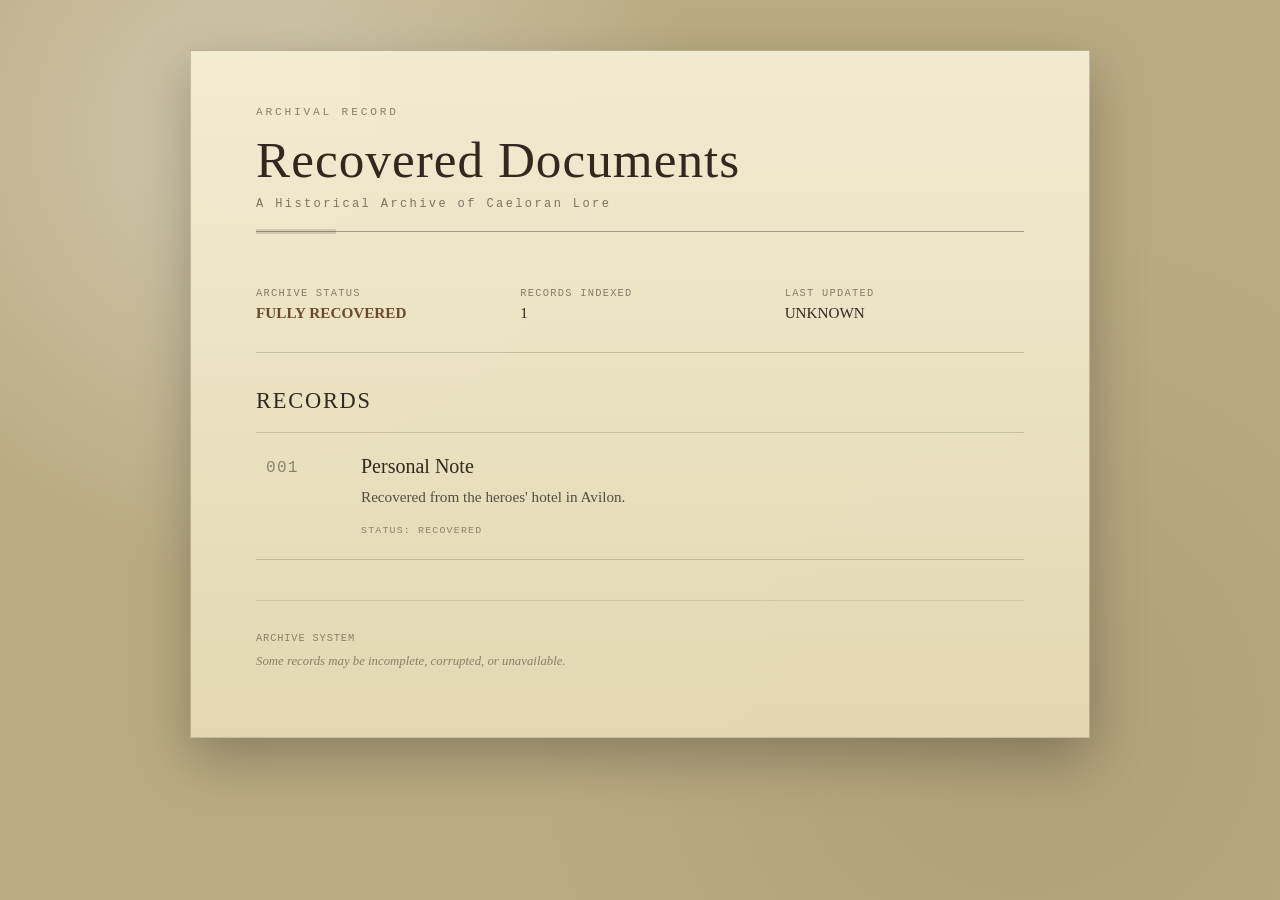
==== arg/index.html @ 5f2390d9 "something something indeed" ====
<!DOCTYPE html>
<html lang="en">

<head>
    <meta charset="UTF-8">
    <meta name="viewport" content="width=device-width, initial-scale=1.0">
    <title>Archive</title>
    <link rel="stylesheet" href="css/archive.css">
</head>

<body>
    <main class="archive">
        <header class="archive-header">
            <div class="classification"> ARCHIVAL RECORD </div>
            <h1 id="archive-title"> Loading... </h1>
            <p class="subtitle" id="archive-subtitle"> Loading... </p>
            <div class="header-line"></div>
        </header>
        <section class="archive-info">
            <div> <span class="label"> ARCHIVE STATUS </span> <span class="value status" id="archive-status"> — </span>
            </div>
            <div> <span class="label"> RECORDS INDEXED </span> <span class="value" id="records-indexed"> — </span>
            </div>
            <div> <span class="label"> LAST UPDATED </span> <span class="value" id="last-updated"> — </span> </div>
        </section>
        <section class="records">
            <h2>Records</h2>
            <div id="record-list">
                <p class="loading"> Loading archival records... </p>
            </div>
        </section>
        <footer class="archive-footer">
            <p> ARCHIVE SYSTEM</p>
            <p class="footer-warning"> Some records may be incomplete, corrupted, or unavailable. </p>
        </footer>
    </main>
    <script src="js/archive.js"></script>
</body>

</html>
---- arg/css/archive.css ----
/* ========================================================= ARG ARCHIVE ========================================================= */
* {
    box-sizing: border-box;
}

html {
    min-height: 100%;
}

body {
    margin: 0;
    min-height: 100vh;
    background: radial-gradient(circle at 20% 15%, rgba(255, 255, 255, 0.35), transparent 35%), radial-gradient(circle at 80% 80%, rgba(70, 45, 20, 0.08), transparent 40%), #b9aa82;
    color: #30291e;
    font-family: Georgia, "Times New Roman", serif;
    padding: 50px 20px;
}

/* ========================================================= ARCHIVE CONTAINER ========================================================= */
.archive {
    width: min(900px, 100%);
    margin: 0 auto;
    padding: 55px 65px;
    background: linear-gradient(rgba(244, 237, 211, 0.96), rgba(229, 217, 180, 0.96));
    box-shadow: 0 20px 50px rgba(0, 0, 0, 0.25);
    position: relative;
    border: 1px solid rgba(60, 45, 25, 0.25);
}

/* subtle paper texture */
.archive::before {
    content: "";
    position: absolute;
    inset: 0;
    pointer-events: none;
    opacity: 0.35;
    background: repeating-linear-gradient(0deg, transparent 0, transparent 31px, rgba(70, 55, 30, 0.035) 32px);
}

/* ========================================================= HEADER ========================================================= */
.archive-header {
    position: relative;
    margin-bottom: 35px;
}

.classification {
    font-family: "Courier New", monospace;
    font-size: 0.7rem;
    letter-spacing: 0.25em;
    opacity: 0.55;
    margin-bottom: 12px;
}

.archive-header h1 {
    margin: 0;
    font-size: clamp(2rem, 5vw, 3.2rem);
    font-weight: normal;
    letter-spacing: 0.02em;
}

.subtitle {
    margin: 8px 0 20px;
    font-family: "Courier New", monospace;
    font-size: 0.75rem;
    letter-spacing: 0.2em;
    opacity: 0.6;
}

.header-line {
    height: 1px;
    background: rgba(48, 41, 30, 0.4);
    position: relative;
}

.header-line::after {
    content: "";
    position: absolute;
    left: 0;
    top: -2px;
    width: 80px;
    height: 5px;
    background: #30291e;
    opacity: 0.15;
}

/* ========================================================= ARCHIVE INFORMATION ========================================================= */
.archive-info {
    display: grid;
    grid-template-columns: repeat(3, 1fr);
    gap: 25px;
    padding: 20px 0 30px;
    border-bottom: 1px solid rgba(48, 41, 30, 0.2);
}

.archive-info>div {
    display: flex;
    flex-direction: column;
    gap: 5px;
}

.label {
    font-family: "Courier New", monospace;
    font-size: 0.65rem;
    letter-spacing: 0.12em;
    opacity: 0.55;
}

.value {
    font-size: 0.95rem;
}

.status {
    color: #694a2d;
    font-weight: bold;
}

/* ========================================================= RECORDS ========================================================= */
.records {
    position: relative;
    margin-top: 35px;
}

.records h2 {
    margin: 0 0 18px;
    font-size: 1.4rem;
    font-weight: normal;
    text-transform: uppercase;
    letter-spacing: 0.08em;
}

/* ========================================================= INDIVIDUAL RECORD ========================================================= */
.record {
    display: grid;
    grid-template-columns: 70px 1fr;
    gap: 25px;
    padding: 22px 10px;
    border-top: 1px solid rgba(48, 41, 30, 0.18);
    transition: background 0.2s ease, transform 0.2s ease;
}

.record:last-child {
    border-bottom: 1px solid rgba(48, 41, 30, 0.18);
}

.record:hover {
    background: rgba(80, 60, 30, 0.045);
    transform: translateX(3px);
}

/* ========================================================= RECORD NUMBER ========================================================= */
.record-number {
    font-family: "Courier New", monospace;
    font-size: 1rem;
    opacity: 0.5;
    padding-top: 4px;
    letter-spacing: 0.08em;
}

/* ========================================================= RECORD CONTENT ========================================================= */
.record-content h3 {
    margin: 0 0 7px;
    font-size: 1.25rem;
    font-weight: normal;
}

.record-content h3 a {
    color: inherit;
    text-decoration: none;
    border-bottom: 1px solid transparent;
    transition: border-color 0.2s ease;
}

.record-content h3 a:hover {
    border-color: currentColor;
}

.record-content p {
    margin: 0 0 10px;
    max-width: 650px;
    line-height: 1.6;
    font-size: 0.95rem;
    opacity: 0.8;
}

/* ========================================================= RECORD METADATA ========================================================= */
.record-meta {
    font-family: "Courier New", monospace;
    font-size: 0.62rem;
    letter-spacing: 0.12em;
    opacity: 0.5;
}

/* ========================================================= REDACTED RECORD ========================================================= */
.redacted {
    font-family: "Courier New", monospace;
    letter-spacing: 0.08em;
}

/* ========================================================= MISSING RECORD ========================================================= */
.record.missing {
    opacity: 0.45;
    font-style: italic;
}

.record.missing .record-number {
    text-decoration: line-through;
}

/* ========================================================= FOOTER ========================================================= */
.archive-footer {
    margin-top: 40px;
    padding-top: 20px;
    border-top: 1px solid rgba(48, 41, 30, 0.2);
    font-family: "Courier New", monospace;
    font-size: 0.65rem;
    letter-spacing: 0.08em;
    opacity: 0.5;
}

.footer-warning {
    margin-top: 8px;
    font-family: Georgia, "Times New Roman", serif;
    font-style: italic;
    letter-spacing: 0;
    font-size: 0.8rem;
}

/* ========================================================= MOBILE ========================================================= */
@media (max-width: 650px) {
    body {
        padding: 20px 10px;
    }

    .archive {
        padding: 35px 25px;
    }

    .archive-info {
        grid-template-columns: 1fr;
        gap: 15px;
    }

    .record {
        grid-template-columns: 45px 1fr;
        gap: 15px;
    }
}

.loading {
    font-family: "Courier New", monospace;
    font-size: 0.75rem;
    letter-spacing: 0.1em;
    opacity: 0.55;
    padding: 30px 10px;
    text-align: center;
}
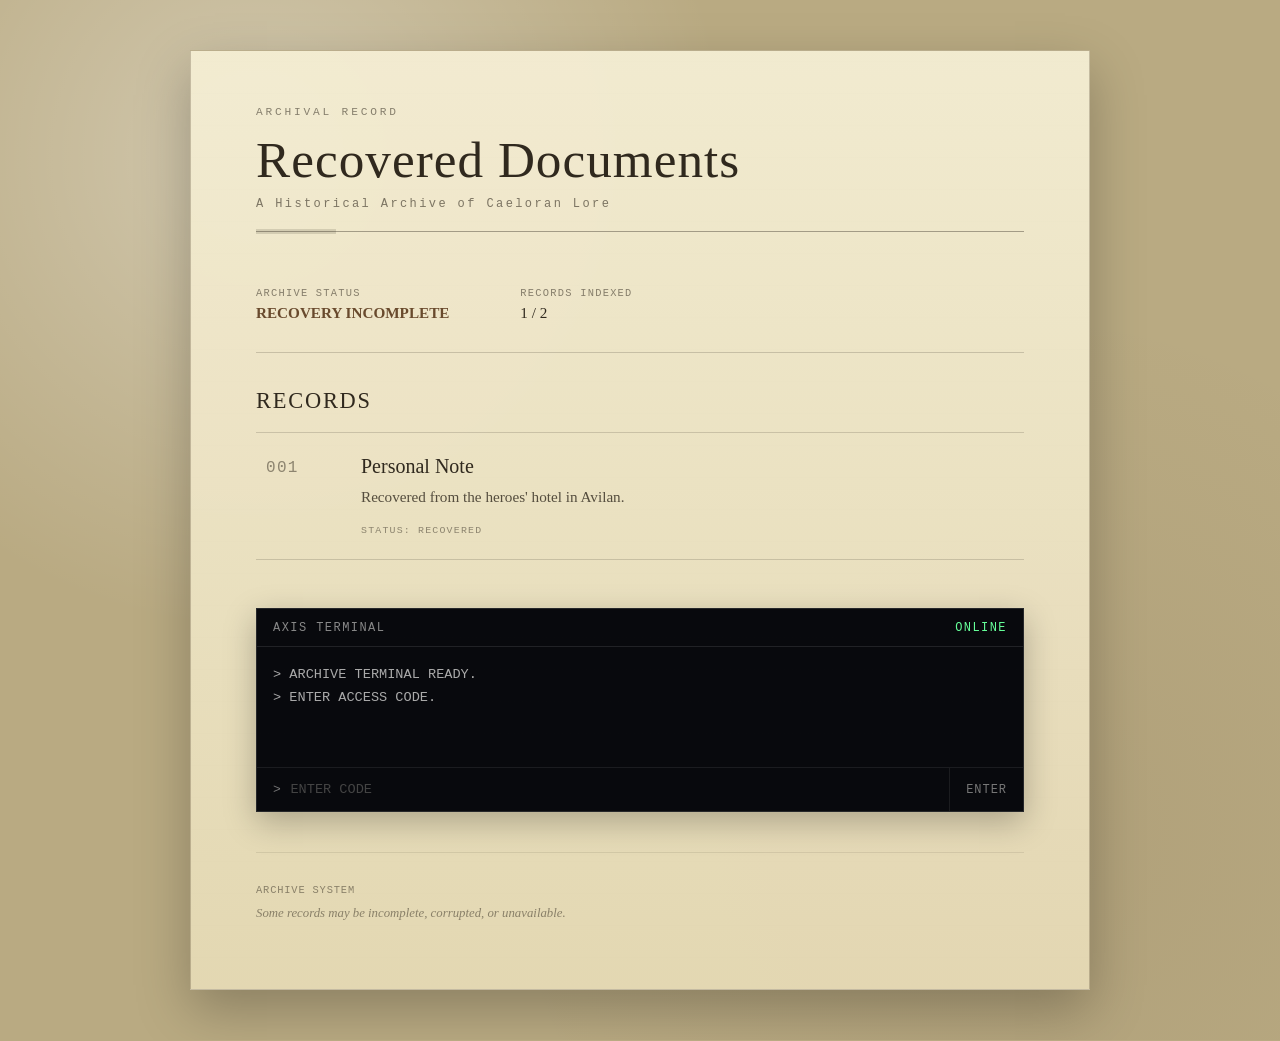
==== commit 5237a693: "item 2" ====
--- a/arg/index.html
+++ b/arg/index.html
@@ -10,30 +10,92 @@
 
 <body>
     <main class="archive">
+
         <header class="archive-header">
-            <div class="classification"> ARCHIVAL RECORD </div>
-            <h1 id="archive-title"> Loading... </h1>
-            <p class="subtitle" id="archive-subtitle"> Loading... </p>
+            <div class="classification">ARCHIVAL RECORD</div>
+
+            <h1 id="archive-title">Loading...</h1>
+
+            <p class="subtitle" id="archive-subtitle">
+                Loading...
+            </p>
+
             <div class="header-line"></div>
         </header>
+
+
         <section class="archive-info">
-            <div> <span class="label"> ARCHIVE STATUS </span> <span class="value status" id="archive-status"> — </span>
+
+            <div>
+                <span class="label">ARCHIVE STATUS</span>
+                <span class="value status" id="archive-status">—</span>
             </div>
-            <div> <span class="label"> RECORDS INDEXED </span> <span class="value" id="records-indexed"> — </span>
+
+            <div>
+                <span class="label">RECORDS INDEXED</span>
+                <span class="value" id="records-indexed">—</span>
             </div>
-            <div> <span class="label"> LAST UPDATED </span> <span class="value" id="last-updated"> — </span> </div>
+
         </section>
+
+
         <section class="records">
+
             <h2>Records</h2>
+
             <div id="record-list">
-                <p class="loading"> Loading archival records... </p>
+                <p class="loading">
+                    Loading archival records...
+                </p>
             </div>
+
         </section>
+
+
+        <!--
+            ARCHIVE TERMINAL
+        -->
+
+        <section class="archive-console">
+
+            <div class="console-header">
+                <span>AXIS TERMINAL</span>
+                <span class="console-status">ONLINE</span>
+            </div>
+
+            <div class="console-output" id="console-output" aria-live="polite">
+                <div>&gt; ARCHIVE TERMINAL READY.</div>
+                <div>&gt; ENTER ACCESS CODE.</div>
+            </div>
+
+            <form id="console-form" class="console-input">
+
+                <span class="prompt">&gt;</span>
+
+                <input type="text" id="console-code" autocomplete="off" spellcheck="false" placeholder="ENTER CODE"
+                    aria-label="Archive access code">
+
+                <button type="submit">
+                    ENTER
+                </button>
+
+            </form>
+
+        </section>
+
+
         <footer class="archive-footer">
-            <p> ARCHIVE SYSTEM</p>
-            <p class="footer-warning"> Some records may be incomplete, corrupted, or unavailable. </p>
+
+            <p>ARCHIVE SYSTEM</p>
+
+            <p class="footer-warning">
+                Some records may be incomplete, corrupted, or unavailable.
+            </p>
+
         </footer>
+
     </main>
+
     <script src="js/archive.js"></script>
 </body>
 
--- a/arg/css/archive.css
+++ b/arg/css/archive.css
@@ -254,3 +254,99 @@
     padding: 30px 10px;
     text-align: center;
 }
+
+/* =========================================
+   ARCHIVE TERMINAL
+   ========================================= */
+
+.archive-console {
+    margin-top: 3rem;
+    border: 1px solid rgba(255, 255, 255, 0.12);
+    background: #08090d;
+    font-family: monospace;
+    box-shadow:
+        0 0 0 1px rgba(255, 255, 255, 0.02),
+        0 10px 30px rgba(0, 0, 0, 0.25);
+}
+
+.console-header {
+    display: flex;
+    justify-content: space-between;
+    padding: 0.7rem 1rem;
+    border-bottom: 1px solid rgba(255, 255, 255, 0.1);
+    font-size: 0.75rem;
+    letter-spacing: 0.12em;
+    color: #888;
+}
+
+.console-status {
+    color: #6f9;
+}
+
+.console-output {
+    min-height: 120px;
+    max-height: 220px;
+    overflow-y: auto;
+    padding: 1rem;
+    line-height: 1.7;
+    font-size: 0.85rem;
+    color: #aaa;
+}
+
+.console-output .error {
+    color: #a66;
+}
+
+.console-output .warning {
+    color: #b09a65;
+}
+
+.console-output .success {
+    color: #82a889;
+}
+
+.console-input {
+    display: flex;
+    align-items: center;
+    border-top: 1px solid rgba(255, 255, 255, 0.08);
+}
+
+.console-input .prompt {
+    padding-left: 1rem;
+    color: #777;
+    font-family: monospace;
+}
+
+.console-input input {
+    flex: 1;
+    min-width: 0;
+    border: none;
+    outline: none;
+    background: transparent;
+    color: #ccc;
+    padding: 0.9rem 0.6rem;
+    font-family: monospace;
+    font-size: 0.85rem;
+    text-transform: uppercase;
+}
+
+.console-input input::placeholder {
+    color: #444;
+}
+
+.console-input button {
+    border: none;
+    border-left: 1px solid rgba(255, 255, 255, 0.08);
+    background: transparent;
+    color: #777;
+    padding: 0.9rem 1rem;
+    font-family: monospace;
+    font-size: 0.75rem;
+    letter-spacing: 0.08em;
+    cursor: pointer;
+}
+
+.console-input button:hover {
+    color: #ccc;
+    background: rgba(255, 255, 255, 0.03);
+}
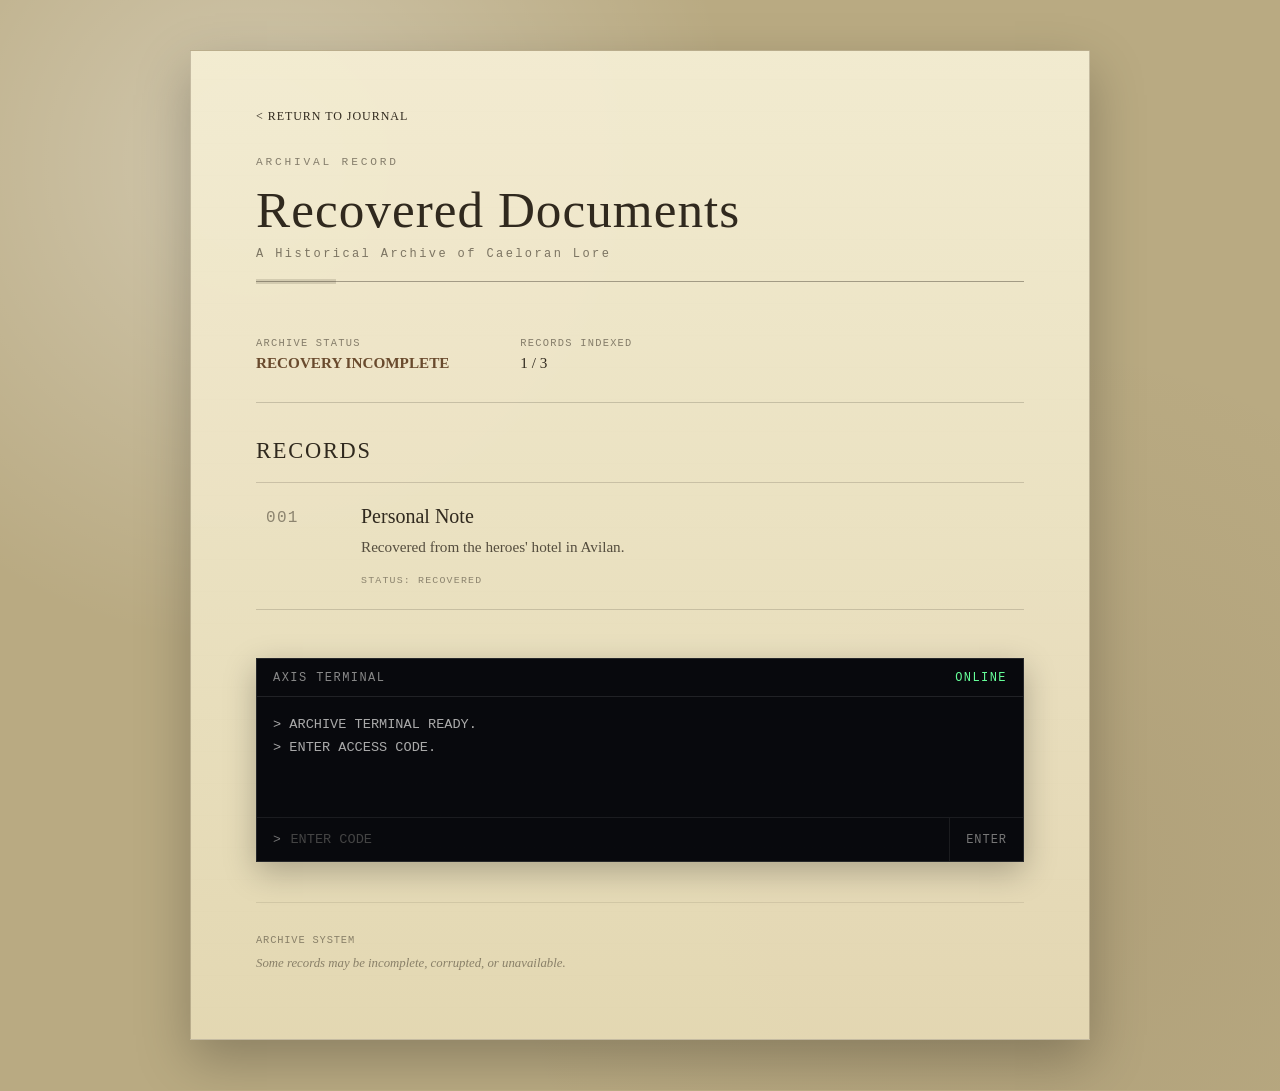
==== commit fef47ce7: "archives page" ====
--- a/arg/index.html
+++ b/arg/index.html
@@ -10,6 +10,10 @@
 
 <body>
     <main class="archive">
+
+        <a href="../index.html" class="back-button">
+            &lt; RETURN TO JOURNAL
+        </a>
 
         <header class="archive-header">
             <div class="classification">ARCHIVAL RECORD</div>
--- a/arg/css/archive.css
+++ b/arg/css/archive.css
@@ -350,3 +350,25 @@
     color: #ccc;
     background: rgba(255, 255, 255, 0.03);
 }
+
+.back-button {
+    display: inline-block;
+
+    margin-bottom: 2rem;
+
+    color: var(--text-muted);
+    text-decoration: none;
+
+    font-family: var(--font-mono);
+    font-size: 0.75rem;
+    letter-spacing: 0.08em;
+
+    transition:
+        color 0.2s ease,
+        transform 0.2s ease;
+}
+
+.back-button:hover {
+    color: var(--text-primary);
+    transform: translateX(-3px);
+}
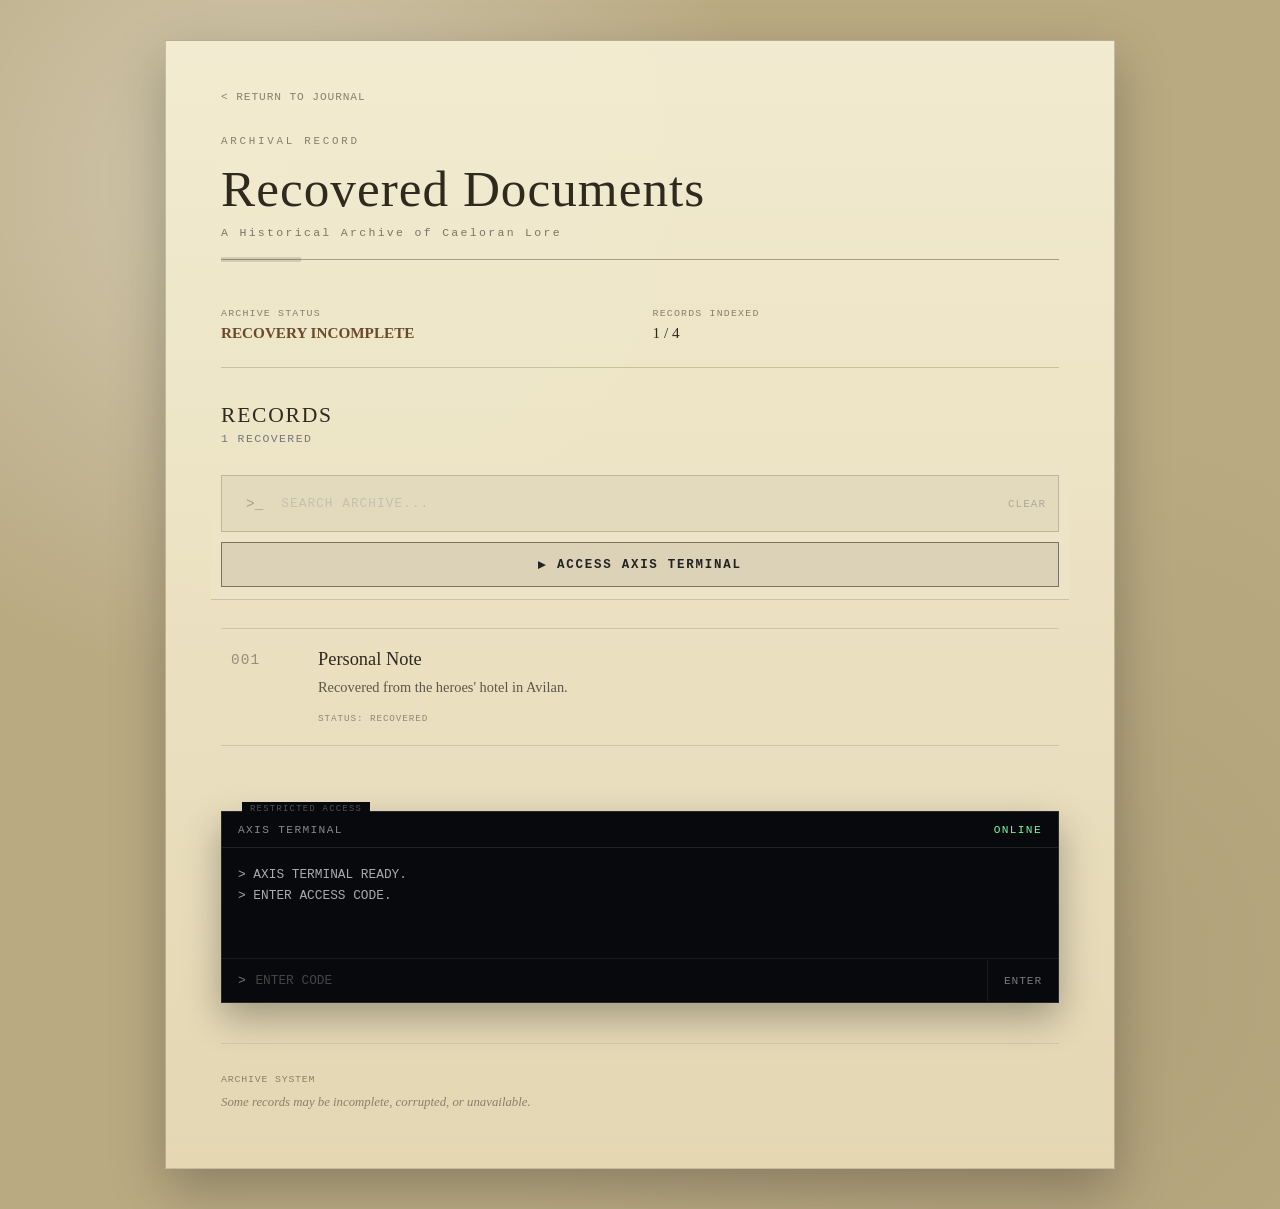
==== commit 79fbe21b: "pretty arg" ====
--- a/arg/index.html
+++ b/arg/index.html
@@ -4,77 +4,136 @@
 <head>
     <meta charset="UTF-8">
     <meta name="viewport" content="width=device-width, initial-scale=1.0">
+
     <title>Archive</title>
+
     <link rel="stylesheet" href="css/archive.css">
 </head>
 
 <body>
+
     <main class="archive">
 
+        <!-- RETURN -->
         <a href="../index.html" class="back-button">
             &lt; RETURN TO JOURNAL
         </a>
 
+
+        <!-- HEADER -->
         <header class="archive-header">
-            <div class="classification">ARCHIVAL RECORD</div>
 
-            <h1 id="archive-title">Loading...</h1>
+            <div class="classification">
+                ARCHIVAL RECORD
+            </div>
+
+            <h1 id="archive-title">
+                Loading...
+            </h1>
 
             <p class="subtitle" id="archive-subtitle">
                 Loading...
             </p>
 
             <div class="header-line"></div>
+
         </header>
 
 
+        <!-- ARCHIVE INFORMATION -->
         <section class="archive-info">
 
             <div>
-                <span class="label">ARCHIVE STATUS</span>
-                <span class="value status" id="archive-status">—</span>
+                <span class="label">
+                    ARCHIVE STATUS
+                </span>
+
+                <span class="value status" id="archive-status">
+                    —
+                </span>
             </div>
 
             <div>
-                <span class="label">RECORDS INDEXED</span>
-                <span class="value" id="records-indexed">—</span>
+                <span class="label">
+                    RECORDS INDEXED
+                </span>
+
+                <span class="value" id="records-indexed">
+                    —
+                </span>
             </div>
 
         </section>
 
 
+        <!-- RECORDS -->
         <section class="records">
+            <div class="records-header">
+                <div>
+                    <h2>Records</h2>
+                    <p class="record-count" id="record-count">—</p>
+                </div>
+            </div>
 
-            <h2>Records</h2>
+            <div class="record-controls">
+                <div class="record-search">
+                    <span class="search-symbol" aria-hidden="true">&gt;_</span>
+
+                    <input type="search" id="record-search" placeholder="SEARCH ARCHIVE..." autocomplete="off"
+                        spellcheck="false" aria-label="Search archive records">
+
+                    <button type="button" id="clear-search" aria-label="Clear search">
+                        CLEAR
+                    </button>
+                </div>
+
+                <button type="button" class="terminal-jump terminal-button">
+                    <span class="terminal-arrow" aria-hidden="true">▸</span>
+                    ACCESS AXIS TERMINAL
+                </button>
+            </div>
 
             <div id="record-list">
-                <p class="loading">
-                    Loading archival records...
-                </p>
+                <p class="loading">Loading archival records...</p>
             </div>
-
         </section>
 
 
-        <!--
-            ARCHIVE TERMINAL
-        -->
 
+        <!-- ARCHIVE TERMINAL -->
         <section class="archive-console">
 
             <div class="console-header">
-                <span>AXIS TERMINAL</span>
-                <span class="console-status">ONLINE</span>
+
+                <span>
+                    AXIS TERMINAL
+                </span>
+
+                <span class="console-status">
+                    ONLINE
+                </span>
+
             </div>
 
+
             <div class="console-output" id="console-output" aria-live="polite">
-                <div>&gt; ARCHIVE TERMINAL READY.</div>
-                <div>&gt; ENTER ACCESS CODE.</div>
+
+                <div>
+                    &gt; AXIS TERMINAL READY.
+                </div>
+
+                <div>
+                    &gt; ENTER ACCESS CODE.
+                </div>
+
             </div>
+
 
             <form id="console-form" class="console-input">
 
-                <span class="prompt">&gt;</span>
+                <span class="prompt">
+                    &gt;
+                </span>
 
                 <input type="text" id="console-code" autocomplete="off" spellcheck="false" placeholder="ENTER CODE"
                     aria-label="Archive access code">
@@ -88,9 +147,12 @@
         </section>
 
 
+        <!-- FOOTER -->
         <footer class="archive-footer">
 
-            <p>ARCHIVE SYSTEM</p>
+            <p>
+                ARCHIVE SYSTEM
+            </p>
 
             <p class="footer-warning">
                 Some records may be incomplete, corrupted, or unavailable.
@@ -100,7 +162,9 @@
 
     </main>
 
+
     <script src="js/archive.js"></script>
+
 </body>
 
 </html>
--- a/arg/css/archive.css
+++ b/arg/css/archive.css
@@ -1,51 +1,85 @@
-/* ========================================================= ARG ARCHIVE ========================================================= */
+/* =========================================================
+   ARG ARCHIVE
+   ========================================================= */
+
 * {
     box-sizing: border-box;
 }
 
 html {
     min-height: 100%;
+    scroll-behavior: smooth;
 }
 
 body {
     margin: 0;
     min-height: 100vh;
-    background: radial-gradient(circle at 20% 15%, rgba(255, 255, 255, 0.35), transparent 35%), radial-gradient(circle at 80% 80%, rgba(70, 45, 20, 0.08), transparent 40%), #b9aa82;
+    background:
+        radial-gradient(circle at 20% 15%,
+            rgba(255, 255, 255, 0.35),
+            transparent 35%),
+        radial-gradient(circle at 80% 80%,
+            rgba(70, 45, 20, 0.08),
+            transparent 40%),
+        #b9aa82;
     color: #30291e;
-    font-family: Georgia, "Times New Roman", serif;
-    padding: 50px 20px;
-}
-
-/* ========================================================= ARCHIVE CONTAINER ========================================================= */
+    font-family:
+        Georgia,
+        "Times New Roman",
+        serif;
+    padding: 40px 20px;
+}
+
+
+/* =========================================================
+   ARCHIVE CONTAINER
+   ========================================================= */
+
 .archive {
-    width: min(900px, 100%);
+    width: min(950px, 100%);
     margin: 0 auto;
-    padding: 55px 65px;
-    background: linear-gradient(rgba(244, 237, 211, 0.96), rgba(229, 217, 180, 0.96));
-    box-shadow: 0 20px 50px rgba(0, 0, 0, 0.25);
+    padding: 45px 55px;
+    background:
+        linear-gradient(rgba(244, 237, 211, 0.97),
+            rgba(229, 217, 180, 0.97));
+    box-shadow:
+        0 20px 50px rgba(0, 0, 0, 0.25);
     position: relative;
-    border: 1px solid rgba(60, 45, 25, 0.25);
-}
-
-/* subtle paper texture */
+    border:
+        1px solid rgba(60, 45, 25, 0.25);
+}
+
+
+/* =========================================================
+   PAPER TEXTURE
+   ========================================================= */
+
 .archive::before {
     content: "";
     position: absolute;
     inset: 0;
     pointer-events: none;
     opacity: 0.35;
-    background: repeating-linear-gradient(0deg, transparent 0, transparent 31px, rgba(70, 55, 30, 0.035) 32px);
-}
-
-/* ========================================================= HEADER ========================================================= */
+    background:
+        repeating-linear-gradient(0deg,
+            transparent 0,
+            transparent 31px,
+            rgba(70, 55, 30, 0.035) 32px);
+}
+
+
+/* =========================================================
+   HEADER
+   ========================================================= */
+
 .archive-header {
     position: relative;
-    margin-bottom: 35px;
+    margin-bottom: 30px;
 }
 
 .classification {
     font-family: "Courier New", monospace;
-    font-size: 0.7rem;
+    font-size: 0.68rem;
     letter-spacing: 0.25em;
     opacity: 0.55;
     margin-bottom: 12px;
@@ -53,7 +87,8 @@
 
 .archive-header h1 {
     margin: 0;
-    font-size: clamp(2rem, 5vw, 3.2rem);
+    font-size:
+        clamp(2rem, 5vw, 3.2rem);
     font-weight: normal;
     letter-spacing: 0.02em;
 }
@@ -61,14 +96,15 @@
 .subtitle {
     margin: 8px 0 20px;
     font-family: "Courier New", monospace;
-    font-size: 0.75rem;
+    font-size: 0.72rem;
     letter-spacing: 0.2em;
     opacity: 0.6;
 }
 
 .header-line {
     height: 1px;
-    background: rgba(48, 41, 30, 0.4);
+    background:
+        rgba(48, 41, 30, 0.4);
     position: relative;
 }
 
@@ -83,13 +119,46 @@
     opacity: 0.15;
 }
 
-/* ========================================================= ARCHIVE INFORMATION ========================================================= */
+
+/* =========================================================
+   BACK BUTTON
+   ========================================================= */
+
+.back-button {
+    display: inline-block;
+    margin-bottom: 2rem;
+    color: inherit;
+    text-decoration: none;
+    font-family: "Courier New", monospace;
+    font-size: 0.7rem;
+    letter-spacing: 0.08em;
+    opacity: 0.55;
+    transition:
+        color 0.2s ease,
+        opacity 0.2s ease,
+        transform 0.2s ease;
+}
+
+.back-button:hover {
+    color: #30291e;
+    opacity: 1;
+    transform: translateX(-3px);
+}
+
+
+/* =========================================================
+   ARCHIVE INFORMATION
+   ========================================================= */
+
 .archive-info {
     display: grid;
-    grid-template-columns: repeat(3, 1fr);
+    grid-template-columns:
+        repeat(2, 1fr);
     gap: 25px;
-    padding: 20px 0 30px;
-    border-bottom: 1px solid rgba(48, 41, 30, 0.2);
+    padding:
+        18px 0 25px;
+    border-bottom:
+        1px solid rgba(48, 41, 30, 0.2);
 }
 
 .archive-info>div {
@@ -100,7 +169,7 @@
 
 .label {
     font-family: "Courier New", monospace;
-    font-size: 0.65rem;
+    font-size: 0.62rem;
     letter-spacing: 0.12em;
     opacity: 0.55;
 }
@@ -114,167 +183,409 @@
     font-weight: bold;
 }
 
-/* ========================================================= RECORDS ========================================================= */
+.status.offline {
+    color: #7a4035;
+}
+
+
+/* =========================================================
+   RECORDS
+   ========================================================= */
+
 .records {
     position: relative;
     margin-top: 35px;
 }
 
 .records h2 {
-    margin: 0 0 18px;
-    font-size: 1.4rem;
+    margin: 0;
+    font-size: 1.35rem;
     font-weight: normal;
     text-transform: uppercase;
     letter-spacing: 0.08em;
 }
 
-/* ========================================================= INDIVIDUAL RECORD ========================================================= */
+
+/* =========================================================
+   RECORD CONTROLS
+   ========================================================= */
+
+.record-controls {
+    position: sticky;
+    top: 0;
+    z-index: 10;
+    margin:
+        15px -10px 0;
+    padding:
+        12px 10px;
+    background:
+        rgba(237, 227, 198, 0.94);
+    backdrop-filter:
+        blur(6px);
+    border-bottom:
+        1px solid rgba(48, 41, 30, 0.18);
+}
+
+
+/* =========================================================
+   SEARCH
+   ========================================================= */
+
+.record-search {
+    display: flex;
+    align-items: center;
+    min-height: 42px;
+    border:
+        1px solid rgba(48, 41, 30, 0.25);
+    background:
+        rgba(255, 250, 232, 0.45);
+    transition:
+        border-color 0.2s ease,
+        background 0.2s ease;
+}
+
+.record-search:focus-within {
+    border-color:
+        rgba(48, 41, 30, 0.5);
+    background:
+        rgba(255, 250, 232, 0.7);
+}
+
+.search-symbol {
+    padding-left: 12px;
+    font-family: "Courier New", monospace;
+    font-size: 0.8rem;
+    opacity: 0.45;
+}
+
+.record-search input {
+    flex: 1;
+    min-width: 0;
+    border: none;
+    outline: none;
+    background: transparent;
+    color: #30291e;
+    padding:
+        10px 8px;
+    font-family:
+        "Courier New",
+        monospace;
+    font-size: 0.75rem;
+    letter-spacing: 0.08em;
+    text-transform: uppercase;
+}
+
+.record-search input::placeholder {
+    color: #30291e;
+    opacity: 0.4;
+}
+
+.record-search button {
+    border: none;
+    background: transparent;
+    color: #30291e;
+    padding:
+        10px 12px;
+    font-family:
+        "Courier New",
+        monospace;
+    font-size: 0.6rem;
+    letter-spacing: 0.08em;
+    cursor: pointer;
+    opacity: 0.5;
+}
+
+.record-search button:hover {
+    opacity: 1;
+}
+
+
+/* =========================================================
+   RECORD CONTROL FOOTER
+   ========================================================= */
+
+.record-control-footer {
+    display: flex;
+    align-items: center;
+    justify-content: space-between;
+    gap: 15px;
+    padding:
+        8px 2px 0;
+    font-family:
+        "Courier New",
+        monospace;
+    font-size: 0.58rem;
+    letter-spacing: 0.1em;
+    opacity: 0.55;
+}
+
+.terminal-jump {
+    border: none;
+    padding: 0;
+    background: transparent;
+    color: inherit;
+    font-family: inherit;
+    font-size: inherit;
+    letter-spacing: inherit;
+    cursor: pointer;
+    transition:
+        opacity 0.2s ease,
+        transform 0.2s ease;
+}
+
+.terminal-jump:hover {
+    opacity: 1;
+    transform: translateY(2px);
+}
+
+
+/* =========================================================
+   INDIVIDUAL RECORD
+   ========================================================= */
+
 .record {
     display: grid;
-    grid-template-columns: 70px 1fr;
-    gap: 25px;
-    padding: 22px 10px;
-    border-top: 1px solid rgba(48, 41, 30, 0.18);
-    transition: background 0.2s ease, transform 0.2s ease;
+    grid-template-columns:
+        65px 1fr;
+    gap: 22px;
+    padding:
+        20px 10px;
+    border-top:
+        1px solid rgba(48, 41, 30, 0.15);
+    transition:
+        background 0.2s ease,
+        transform 0.2s ease;
 }
 
 .record:last-child {
-    border-bottom: 1px solid rgba(48, 41, 30, 0.18);
+    border-bottom:
+        1px solid rgba(48, 41, 30, 0.15);
 }
 
 .record:hover {
-    background: rgba(80, 60, 30, 0.045);
-    transform: translateX(3px);
-}
-
-/* ========================================================= RECORD NUMBER ========================================================= */
+    background:
+        rgba(80, 60, 30, 0.045);
+    transform:
+        translateX(3px);
+}
+
+
+/* =========================================================
+   RECORD NUMBER
+   ========================================================= */
+
 .record-number {
-    font-family: "Courier New", monospace;
-    font-size: 1rem;
-    opacity: 0.5;
-    padding-top: 4px;
-    letter-spacing: 0.08em;
-}
-
-/* ========================================================= RECORD CONTENT ========================================================= */
+    font-family:
+        "Courier New",
+        monospace;
+    font-size: 0.9rem;
+    opacity: 0.45;
+    padding-top: 3px;
+    letter-spacing: 0.08em;
+}
+
+
+/* =========================================================
+   RECORD CONTENT
+   ========================================================= */
+
 .record-content h3 {
-    margin: 0 0 7px;
-    font-size: 1.25rem;
+    margin:
+        0 0 6px;
+    font-size: 1.15rem;
     font-weight: normal;
 }
 
 .record-content h3 a {
     color: inherit;
     text-decoration: none;
-    border-bottom: 1px solid transparent;
-    transition: border-color 0.2s ease;
+    border-bottom:
+        1px solid transparent;
+    transition:
+        border-color 0.2s ease;
 }
 
 .record-content h3 a:hover {
-    border-color: currentColor;
+    border-color:
+        currentColor;
 }
 
 .record-content p {
-    margin: 0 0 10px;
-    max-width: 650px;
-    line-height: 1.6;
-    font-size: 0.95rem;
-    opacity: 0.8;
-}
-
-/* ========================================================= RECORD METADATA ========================================================= */
+    margin:
+        0 0 9px;
+    max-width: 700px;
+    line-height: 1.55;
+    font-size: 0.9rem;
+    opacity: 0.75;
+}
+
+
+/* =========================================================
+   RECORD METADATA
+   ========================================================= */
+
 .record-meta {
-    font-family: "Courier New", monospace;
-    font-size: 0.62rem;
-    letter-spacing: 0.12em;
-    opacity: 0.5;
-}
-
-/* ========================================================= REDACTED RECORD ========================================================= */
+    font-family:
+        "Courier New",
+        monospace;
+    font-size: 0.58rem;
+    letter-spacing: 0.1em;
+    opacity: 0.48;
+    text-transform: uppercase;
+}
+
+
+/* =========================================================
+   REDACTED / MISSING
+   ========================================================= */
+
 .redacted {
-    font-family: "Courier New", monospace;
-    letter-spacing: 0.08em;
-}
-
-/* ========================================================= MISSING RECORD ========================================================= */
+    font-family:
+        "Courier New",
+        monospace;
+    letter-spacing: 0.08em;
+}
+
 .record.missing {
     opacity: 0.45;
     font-style: italic;
 }
 
 .record.missing .record-number {
-    text-decoration: line-through;
-}
-
-/* ========================================================= FOOTER ========================================================= */
-.archive-footer {
-    margin-top: 40px;
-    padding-top: 20px;
-    border-top: 1px solid rgba(48, 41, 30, 0.2);
-    font-family: "Courier New", monospace;
-    font-size: 0.65rem;
+    text-decoration:
+        line-through;
+}
+
+
+/* =========================================================
+   NO RESULTS
+   ========================================================= */
+
+.no-results {
+    padding:
+        55px 20px;
+    text-align: center;
+    border:
+        1px dashed rgba(48, 41, 30, 0.2);
+}
+
+.no-results-symbol {
+    font-size: 2rem;
+    opacity: 0.3;
+    margin-bottom: 12px;
+}
+
+.no-results-title {
+    font-family:
+        "Courier New",
+        monospace;
+    font-size: 0.72rem;
+    letter-spacing: 0.12em;
+    margin-bottom: 8px;
+}
+
+.no-results-subtitle {
+    font-family:
+        "Courier New",
+        monospace;
+    font-size: 0.58rem;
     letter-spacing: 0.08em;
     opacity: 0.5;
 }
 
-.footer-warning {
-    margin-top: 8px;
-    font-family: Georgia, "Times New Roman", serif;
-    font-style: italic;
-    letter-spacing: 0;
-    font-size: 0.8rem;
-}
-
-/* ========================================================= MOBILE ========================================================= */
-@media (max-width: 650px) {
-    body {
-        padding: 20px 10px;
-    }
-
-    .archive {
-        padding: 35px 25px;
-    }
-
-    .archive-info {
-        grid-template-columns: 1fr;
-        gap: 15px;
-    }
-
-    .record {
-        grid-template-columns: 45px 1fr;
-        gap: 15px;
-    }
-}
+
+/* =========================================================
+   LOADING
+   ========================================================= */
 
 .loading {
-    font-family: "Courier New", monospace;
-    font-size: 0.75rem;
+    font-family:
+        "Courier New",
+        monospace;
+    font-size: 0.72rem;
     letter-spacing: 0.1em;
     opacity: 0.55;
-    padding: 30px 10px;
+    padding:
+        30px 10px;
     text-align: center;
 }
 
-/* =========================================
+
+/* =========================================================
+   ERROR
+   ========================================================= */
+
+.archive-error {
+    padding:
+        25px;
+    border:
+        1px solid rgba(120, 50, 40, 0.25);
+    background:
+        rgba(120, 50, 40, 0.05);
+    font-family:
+        "Courier New",
+        monospace;
+    font-size: 0.7rem;
+    letter-spacing: 0.08em;
+    color: #693c35;
+}
+
+.error-code {
+    margin-bottom: 8px;
+    opacity: 0.55;
+}
+
+
+/* =========================================================
    ARCHIVE TERMINAL
-   ========================================= */
+   ========================================================= */
 
 .archive-console {
-    margin-top: 3rem;
-    border: 1px solid rgba(255, 255, 255, 0.12);
-    background: #08090d;
-    font-family: monospace;
+    position: relative;
+    margin-top: 65px;
+    border:
+        1px solid rgba(255, 255, 255, 0.12);
+    background:
+        #08090d;
+    font-family:
+        "Courier New",
+        monospace;
     box-shadow:
         0 0 0 1px rgba(255, 255, 255, 0.02),
-        0 10px 30px rgba(0, 0, 0, 0.25);
-}
+        0 15px 35px rgba(0, 0, 0, 0.3);
+}
+
+
+/* terminal divider */
+
+.archive-console::before {
+    content: "RESTRICTED ACCESS";
+    position: absolute;
+    left: 20px;
+    top: -10px;
+    padding:
+        2px 8px;
+    background:
+        #08090d;
+    color:
+        rgba(255, 255, 255, 0.3);
+    font-size: 0.55rem;
+    letter-spacing: 0.15em;
+}
+
+
+/* =========================================================
+   CONSOLE HEADER
+   ========================================================= */
 
 .console-header {
     display: flex;
     justify-content: space-between;
-    padding: 0.7rem 1rem;
-    border-bottom: 1px solid rgba(255, 255, 255, 0.1);
-    font-size: 0.75rem;
+    padding:
+        0.7rem 1rem;
+    border-bottom:
+        1px solid rgba(255, 255, 255, 0.1);
+    font-size: 0.7rem;
     letter-spacing: 0.12em;
     color: #888;
 }
@@ -283,13 +594,18 @@
     color: #6f9;
 }
 
+
+/* =========================================================
+   CONSOLE OUTPUT
+   ========================================================= */
+
 .console-output {
-    min-height: 120px;
+    min-height: 110px;
     max-height: 220px;
     overflow-y: auto;
     padding: 1rem;
     line-height: 1.7;
-    font-size: 0.85rem;
+    font-size: 0.8rem;
     color: #aaa;
 }
 
@@ -304,11 +620,17 @@
 .console-output .success {
     color: #82a889;
 }
+
+
+/* =========================================================
+   CONSOLE INPUT
+   ========================================================= */
 
 .console-input {
     display: flex;
     align-items: center;
-    border-top: 1px solid rgba(255, 255, 255, 0.08);
+    border-top:
+        1px solid rgba(255, 255, 255, 0.08);
 }
 
 .console-input .prompt {
@@ -324,9 +646,10 @@
     outline: none;
     background: transparent;
     color: #ccc;
-    padding: 0.9rem 0.6rem;
+    padding:
+        0.9rem 0.6rem;
     font-family: monospace;
-    font-size: 0.85rem;
+    font-size: 0.8rem;
     text-transform: uppercase;
 }
 
@@ -336,39 +659,235 @@
 
 .console-input button {
     border: none;
-    border-left: 1px solid rgba(255, 255, 255, 0.08);
+    border-left:
+        1px solid rgba(255, 255, 255, 0.08);
     background: transparent;
     color: #777;
-    padding: 0.9rem 1rem;
+    padding:
+        0.9rem 1rem;
     font-family: monospace;
-    font-size: 0.75rem;
+    font-size: 0.7rem;
     letter-spacing: 0.08em;
     cursor: pointer;
+    transition:
+        color 0.2s ease,
+        background 0.2s ease;
 }
 
 .console-input button:hover {
     color: #ccc;
-    background: rgba(255, 255, 255, 0.03);
-}
-
-.back-button {
-    display: inline-block;
-
-    margin-bottom: 2rem;
-
-    color: var(--text-muted);
-    text-decoration: none;
-
-    font-family: var(--font-mono);
-    font-size: 0.75rem;
-    letter-spacing: 0.08em;
+    background:
+        rgba(255, 255, 255, 0.03);
+}
+
+
+/* =========================================================
+   FOOTER
+   ========================================================= */
+
+.archive-footer {
+    margin-top: 40px;
+    padding-top: 20px;
+    border-top:
+        1px solid rgba(48, 41, 30, 0.2);
+    font-family:
+        "Courier New",
+        monospace;
+    font-size: 0.62rem;
+    letter-spacing: 0.08em;
+    opacity: 0.5;
+}
+
+.footer-warning {
+    margin-top: 8px;
+    font-family:
+        Georgia,
+        "Times New Roman",
+        serif;
+    font-style: italic;
+    letter-spacing: 0;
+    font-size: 0.8rem;
+}
+
+
+/* =========================================================
+   MOBILE
+   ========================================================= */
+
+@media (max-width: 650px) {
+
+    body {
+        padding:
+            15px 8px;
+    }
+
+    .archive {
+        padding:
+            30px 20px;
+    }
+
+    .archive-info {
+        grid-template-columns: 1fr;
+        gap: 15px;
+    }
+
+    .record {
+        grid-template-columns:
+            45px 1fr;
+        gap: 14px;
+        padding:
+            17px 5px;
+    }
+
+    .record-content h3 {
+        font-size: 1.05rem;
+    }
+
+    .record-content p {
+        font-size: 0.85rem;
+    }
+
+    .record-control-footer {
+        flex-direction: column;
+        align-items: flex-start;
+        gap: 8px;
+    }
+
+    .archive-console {
+        margin-top: 50px;
+    }
+
+    .console-output {
+        max-height: 180px;
+    }
+}
+
+.records-header {
+    display: flex;
+    align-items: flex-end;
+    justify-content: space-between;
+    gap: 20px;
+    margin-bottom: 18px;
+}
+
+.records-header h2 {
+    margin-bottom: 4px;
+}
+
+.record-count {
+    margin: 0;
+    font-family: "Courier New", monospace;
+    font-size: 0.72rem;
+    letter-spacing: 0.12em;
+    text-transform: uppercase;
+    color: #777;
+}
+
+/* Search */
+
+.record-controls {
+    position: sticky;
+    top: 12px;
+    z-index: 10;
+    margin-bottom: 28px;
+}
+
+.record-search {
+    display: flex;
+    align-items: center;
+    gap: 10px;
+    padding: 10px 12px;
+    background: rgba(20, 20, 20, 0.04);
+    border: 1px solid rgba(20, 20, 20, 0.18);
+    transition: border-color 0.2s ease, background 0.2s ease;
+}
+
+.record-search:focus-within {
+    background: rgba(20, 20, 20, 0.07);
+    border-color: rgba(20, 20, 20, 0.45);
+}
+
+.search-symbol {
+    font-family: "Courier New", monospace;
+    font-size: 0.9rem;
+    color: #555;
+    user-select: none;
+}
+
+.record-search input {
+    flex: 1;
+    min-width: 0;
+    border: none;
+    outline: none;
+    background: transparent;
+    font-family: "Courier New", monospace;
+    font-size: 0.8rem;
+    letter-spacing: 0.08em;
+    color: #222;
+}
+
+.record-search input::placeholder {
+    color: #999;
+}
+
+.record-search button {
+    border: none;
+    background: transparent;
+    padding: 4px 0;
+    font-family: "Courier New", monospace;
+    font-size: 0.68rem;
+    letter-spacing: 0.1em;
+    color: #777;
+    cursor: pointer;
+}
+
+.record-search button:hover {
+    color: #222;
+}
+
+/* Terminal */
+
+.terminal-button {
+    width: 100%;
+    margin-top: 10px;
+    padding: 13px 16px;
+
+    display: flex;
+    align-items: center;
+    justify-content: center;
+    gap: 10px;
+
+    border: 1px solid rgba(20, 20, 20, 0.5);
+    background: rgba(20, 20, 20, 0.08);
+
+    font-family: "Courier New", monospace;
+    font-size: 0.78rem;
+    font-weight: bold;
+    letter-spacing: 0.14em;
+    color: #222;
+
+    cursor: pointer;
 
     transition:
-        color 0.2s ease,
+        background 0.2s ease,
+        border-color 0.2s ease,
         transform 0.2s ease;
 }
 
-.back-button:hover {
-    color: var(--text-primary);
-    transform: translateX(-3px);
-}
+.terminal-arrow {
+    font-size: 0.9rem;
+    transition: transform 0.2s ease;
+}
+
+.terminal-button:hover {
+    background: rgba(20, 20, 20, 0.14);
+    border-color: rgba(20, 20, 20, 0.75);
+}
+
+.terminal-button:hover .terminal-arrow {
+    transform: translateX(3px);
+}
+
+.terminal-button:active {
+    transform: translateY(1px);
+}
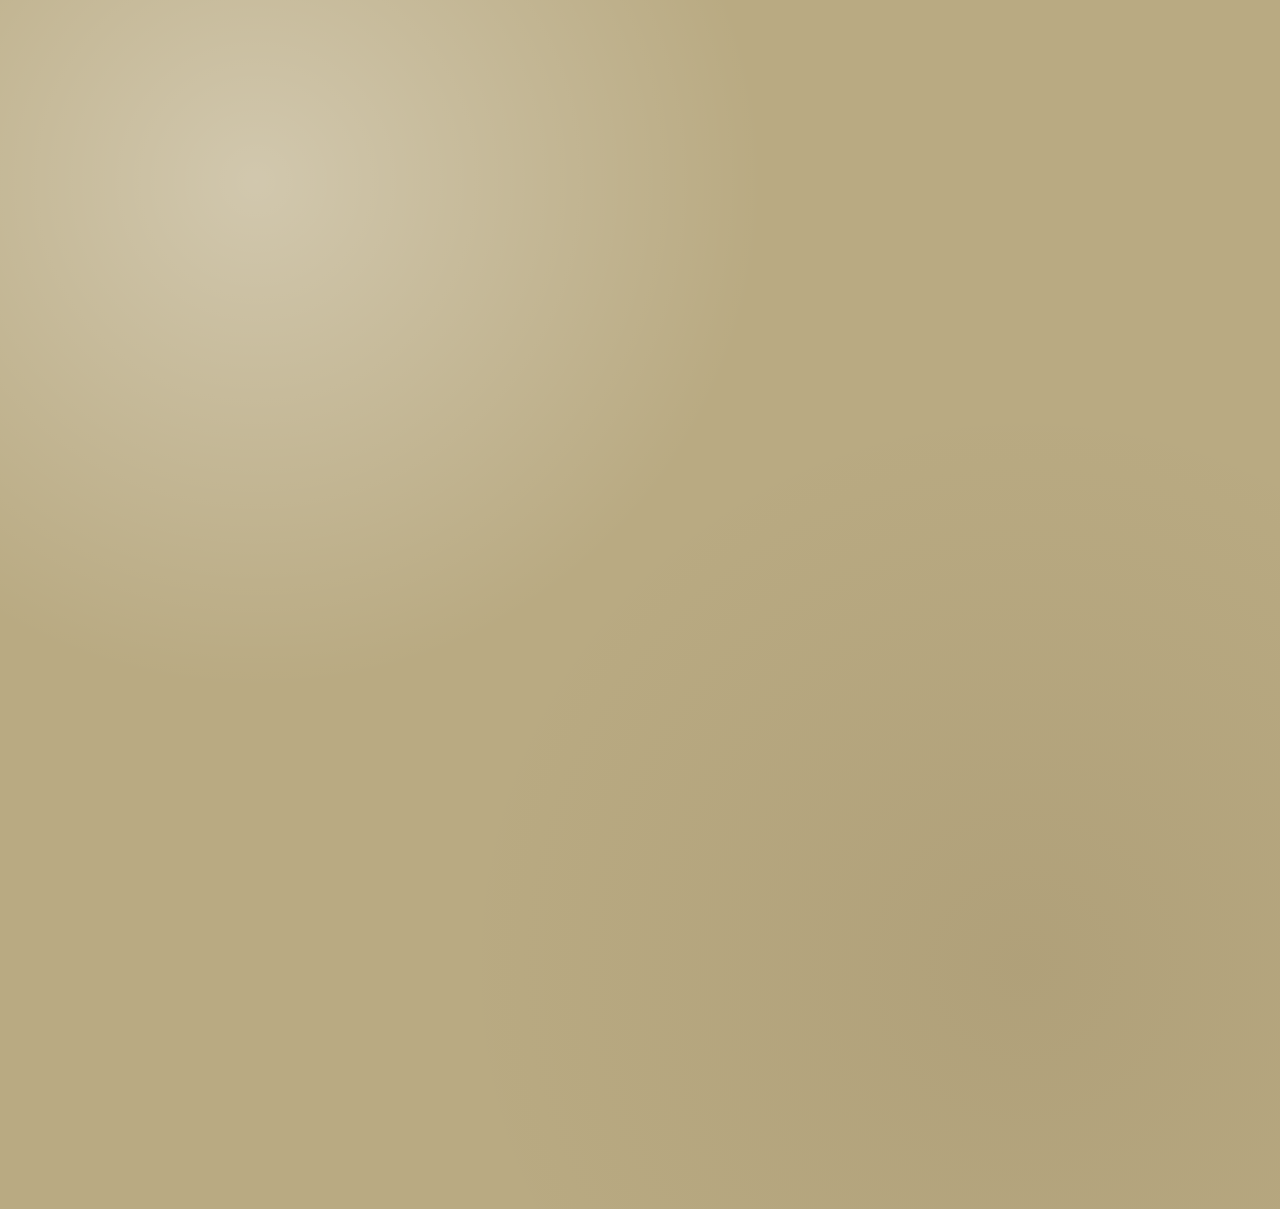
==== commit 6d42071d: "silly transition" ====
--- a/arg/index.html
+++ b/arg/index.html
@@ -5,17 +5,66 @@
     <meta charset="UTF-8">
     <meta name="viewport" content="width=device-width, initial-scale=1.0">
 
-    <title>Archive</title>
+    <title>The Archives</title>
 
     <link rel="stylesheet" href="css/archive.css">
+
+    <link id="campaign-favicon" rel="icon" type="image/png" href="favicon.png">
+
+    <script>
+        if (!sessionStorage.getItem("archiveIntroPlayed")) {
+            document.documentElement.classList.add("play-archive-intro");
+        }
+    </script>
 </head>
 
 <body>
 
+    <!-- ARG ARCHIVE BOOT SEQUENCE -->
+    <div id="archive-intro" aria-hidden="true">
+        <div class="intro-scanlines"></div>
+        <div class="intro-vignette"></div>
+        <div class="intro-noise"></div>
+
+        <div class="intro-terminal">
+            <div class="intro-system">
+                AXIS ARCHIVAL NETWORK
+                <span class="intro-indicator"></span>
+            </div>
+
+            <div class="intro-log">
+                <p class="boot-line" style="--delay: 0.25s">
+                    INITIALIZING ARCHIVE INTERFACE...
+                </p>
+                <p class="boot-line" style="--delay: 0.65s">
+                    ESTABLISHING SECURE CONNECTION...
+                </p>
+                <p class="boot-line" style="--delay: 1.05s">
+                    RECOVERING DAMAGED RECORDS...
+                </p>
+                <p class="boot-line boot-warning" style="--delay: 1.55s">
+                    WARNING: UNAUTHORIZED ACCESS DETECTED
+                </p>
+            </div>
+
+            <div class="intro-progress">
+                <div class="intro-progress-fill"></div>
+            </div>
+
+            <div class="intro-footer">
+                <span>ARCHIVE NODE // CAELORA</span>
+                <span>CONNECTION UNSTABLE</span>
+            </div>
+        </div>
+
+        <div class="intro-flash"></div>
+        <div class="intro-stamp">ACCESS GRANTED</div>
+    </div>
+
     <main class="archive">
 
         <!-- RETURN -->
-        <a href="../index.html" class="back-button">
+        <a href="../" class="back-button">
             &lt; RETURN TO JOURNAL
         </a>
 
--- a/arg/css/archive.css
+++ b/arg/css/archive.css
@@ -891,3 +891,383 @@
 .terminal-button:active {
     transform: translateY(1px);
 }
+
+/* =========================================================
+   ARG ARCHIVE — CINEMATIC BOOT SEQUENCE
+   ========================================================= */
+
+html.play-archive-intro body {
+    overflow: hidden;
+}
+
+/* Keep the existing parchment archive hidden until reveal. */
+
+html.play-archive-intro .archive {
+    opacity: 0;
+    transform: translateY(16px) scale(0.985);
+    filter: blur(3px);
+}
+
+.archive {
+    transition:
+        opacity 0.8s ease,
+        transform 0.9s cubic-bezier(0.2, 0.8, 0.2, 1),
+        filter 0.8s ease;
+}
+
+.archive-booting .archive.archive-revealed {
+    opacity: 1;
+    transform: translateY(0) scale(1);
+    filter: blur(0);
+}
+
+/* Full-screen terminal */
+
+#archive-intro {
+    position: fixed;
+    inset: 0;
+    z-index: 9999;
+    display: grid;
+    place-items: center;
+    overflow: hidden;
+    background: #050608;
+    color: #b9c9b4;
+    font-family: "Courier New", monospace;
+    animation: intro-power-off 0.5s ease 2.85s forwards;
+}
+
+.intro-terminal {
+    position: relative;
+    z-index: 3;
+    width: min(680px, 86vw);
+    padding: 28px 0;
+    animation: terminal-flicker 3s linear both;
+}
+
+.intro-system {
+    display: flex;
+    align-items: center;
+    gap: 12px;
+    padding-bottom: 14px;
+    border-bottom: 1px solid rgba(170, 205, 160, 0.2);
+    color: #c6d6bd;
+    font-size: 11px;
+    letter-spacing: 0.18em;
+}
+
+.intro-indicator {
+    width: 7px;
+    height: 7px;
+    border-radius: 50%;
+    background: #91bc81;
+    box-shadow: 0 0 10px #91bc81;
+    animation: indicator-blink 0.8s steps(2) infinite;
+}
+
+.intro-log {
+    min-height: 170px;
+    padding-top: 22px;
+}
+
+.boot-line {
+    margin: 0 0 16px;
+    color: rgba(192, 210, 185, 0.78);
+    font-size: clamp(10px, 2.2vw, 13px);
+    letter-spacing: 0.07em;
+    opacity: 0;
+    animation: terminal-type 0.3s ease var(--delay) forwards;
+}
+
+.boot-line::before {
+    content: "> ";
+    color: #769b6c;
+}
+
+.boot-warning {
+    color: #d16d65;
+    animation:
+        terminal-type 0.3s ease var(--delay) forwards,
+        warning-flicker 0.16s steps(2) 1.95s 3;
+}
+
+.boot-warning::before {
+    color: #d16d65;
+}
+
+.intro-progress {
+    height: 2px;
+    overflow: hidden;
+    background: rgba(190, 210, 180, 0.12);
+}
+
+.intro-progress-fill {
+    width: 0;
+    height: 100%;
+    background: #a8c69b;
+    box-shadow: 0 0 10px rgba(168, 198, 155, 0.6);
+    animation: progress-load 2.35s ease 0.15s forwards;
+}
+
+.intro-footer {
+    display: flex;
+    justify-content: space-between;
+    gap: 12px;
+    margin-top: 12px;
+    color: rgba(190, 210, 180, 0.35);
+    font-size: 9px;
+    letter-spacing: 0.1em;
+}
+
+/* CRT effects */
+
+.intro-scanlines,
+.intro-vignette,
+.intro-noise {
+    position: absolute;
+    inset: 0;
+    pointer-events: none;
+}
+
+.intro-scanlines {
+    z-index: 2;
+    opacity: 0.18;
+    background: repeating-linear-gradient(to bottom,
+            transparent 0,
+            transparent 3px,
+            rgba(0, 0, 0, 0.8) 4px);
+}
+
+.intro-vignette {
+    z-index: 2;
+    background: radial-gradient(ellipse at center,
+            transparent 25%,
+            rgba(0, 0, 0, 0.75) 100%);
+}
+
+.intro-noise {
+    z-index: 1;
+    opacity: 0.08;
+    background-image: repeating-radial-gradient(circle at 17% 31%,
+            transparent 0,
+            rgba(255, 255, 255, 0.4) 1px,
+            transparent 2px,
+            transparent 4px);
+    background-size: 7px 7px;
+    animation: noise-shift 0.15s steps(2) infinite;
+}
+
+/* Brief interference before the archive appears. */
+
+.intro-flash {
+    position: absolute;
+    inset: 0;
+    z-index: 4;
+    background: #d5d0b9;
+    opacity: 0;
+    pointer-events: none;
+    animation: signal-flash 2.65s steps(1) forwards;
+}
+
+.intro-stamp {
+    position: absolute;
+    z-index: 5;
+    top: 50%;
+    left: 50%;
+    padding: 10px 18px;
+    border: 3px solid #a83f36;
+    color: #a83f36;
+    font-size: clamp(20px, 5vw, 36px);
+    font-weight: bold;
+    letter-spacing: 0.12em;
+    white-space: nowrap;
+    opacity: 0;
+    transform: translate(-50%, -50%) rotate(-8deg) scale(1.7);
+    animation: stamp-impact 0.45s ease 2.15s forwards;
+}
+
+/* Animation definitions */
+
+@keyframes terminal-type {
+    from {
+        opacity: 0;
+        transform: translateX(-8px);
+    }
+
+    to {
+        opacity: 1;
+        transform: translateX(0);
+    }
+}
+
+@keyframes indicator-blink {
+    50% {
+        opacity: 0.2;
+    }
+}
+
+@keyframes progress-load {
+    to {
+        width: 100%;
+    }
+}
+
+@keyframes terminal-flicker {
+
+    0%,
+    10%,
+    12%,
+    60%,
+    62%,
+    100% {
+        opacity: 1;
+    }
+
+    11%,
+    61% {
+        opacity: 0.35;
+    }
+}
+
+@keyframes warning-flicker {
+    50% {
+        opacity: 0.25;
+    }
+}
+
+@keyframes noise-shift {
+    0% {
+        transform: translate(0, 0);
+    }
+
+    25% {
+        transform: translate(2%, -1%);
+    }
+
+    50% {
+        transform: translate(-1%, 2%);
+    }
+
+    75% {
+        transform: translate(1%, 1%);
+    }
+}
+
+@keyframes signal-flash {
+
+    0%,
+    77%,
+    83%,
+    89%,
+    100% {
+        opacity: 0;
+    }
+
+    78% {
+        opacity: 0.9;
+    }
+
+    79% {
+        opacity: 0.05;
+    }
+
+    84% {
+        opacity: 0.65;
+    }
+
+    85% {
+        opacity: 0;
+    }
+
+    90% {
+        opacity: 0.3;
+    }
+}
+
+@keyframes stamp-impact {
+    0% {
+        opacity: 0;
+        transform: translate(-50%, -50%) rotate(-8deg) scale(1.7);
+    }
+
+    35% {
+        opacity: 1;
+        transform: translate(-50%, -50%) rotate(-8deg) scale(0.92);
+    }
+
+    55%,
+    100% {
+        opacity: 0.85;
+        transform: translate(-50%, -50%) rotate(-8deg) scale(1);
+    }
+}
+
+@keyframes intro-power-off {
+    0% {
+        opacity: 1;
+        visibility: visible;
+        clip-path: inset(0 0 0 0);
+    }
+
+    35% {
+        opacity: 1;
+        clip-path: inset(48% 0 48% 0);
+    }
+
+    65% {
+        opacity: 0.8;
+        clip-path: inset(50% 0 50% 0);
+    }
+
+    100% {
+        opacity: 0;
+        visibility: hidden;
+        clip-path: inset(50% 0 50% 0);
+    }
+}
+
+/* Mobile adjustments */
+
+@media (max-width: 480px) {
+    .intro-terminal {
+        width: 88vw;
+    }
+
+    .intro-footer {
+        font-size: 7px;
+        letter-spacing: 0.04em;
+    }
+
+    .intro-log {
+        min-height: 165px;
+    }
+}
+
+/* Accessibility: respect reduced-motion preferences. */
+
+@media (prefers-reduced-motion: reduce) {
+
+    .intro-noise,
+    .intro-indicator,
+    .intro-terminal,
+    .boot-line,
+    .boot-warning,
+    .intro-progress-fill,
+    .intro-flash,
+    .intro-stamp,
+    #archive-intro {
+        animation-duration: 0.01ms !important;
+        animation-delay: 0ms !important;
+        animation-iteration-count: 1 !important;
+    }
+
+    .archive {
+        transition-duration: 0.01ms;
+    }
+}
+
+/* Remove the browser's default search clear button */
+#record-search::-webkit-search-cancel-button {
+    -webkit-appearance: none;
+    appearance: none;
+    display: none;
+}
